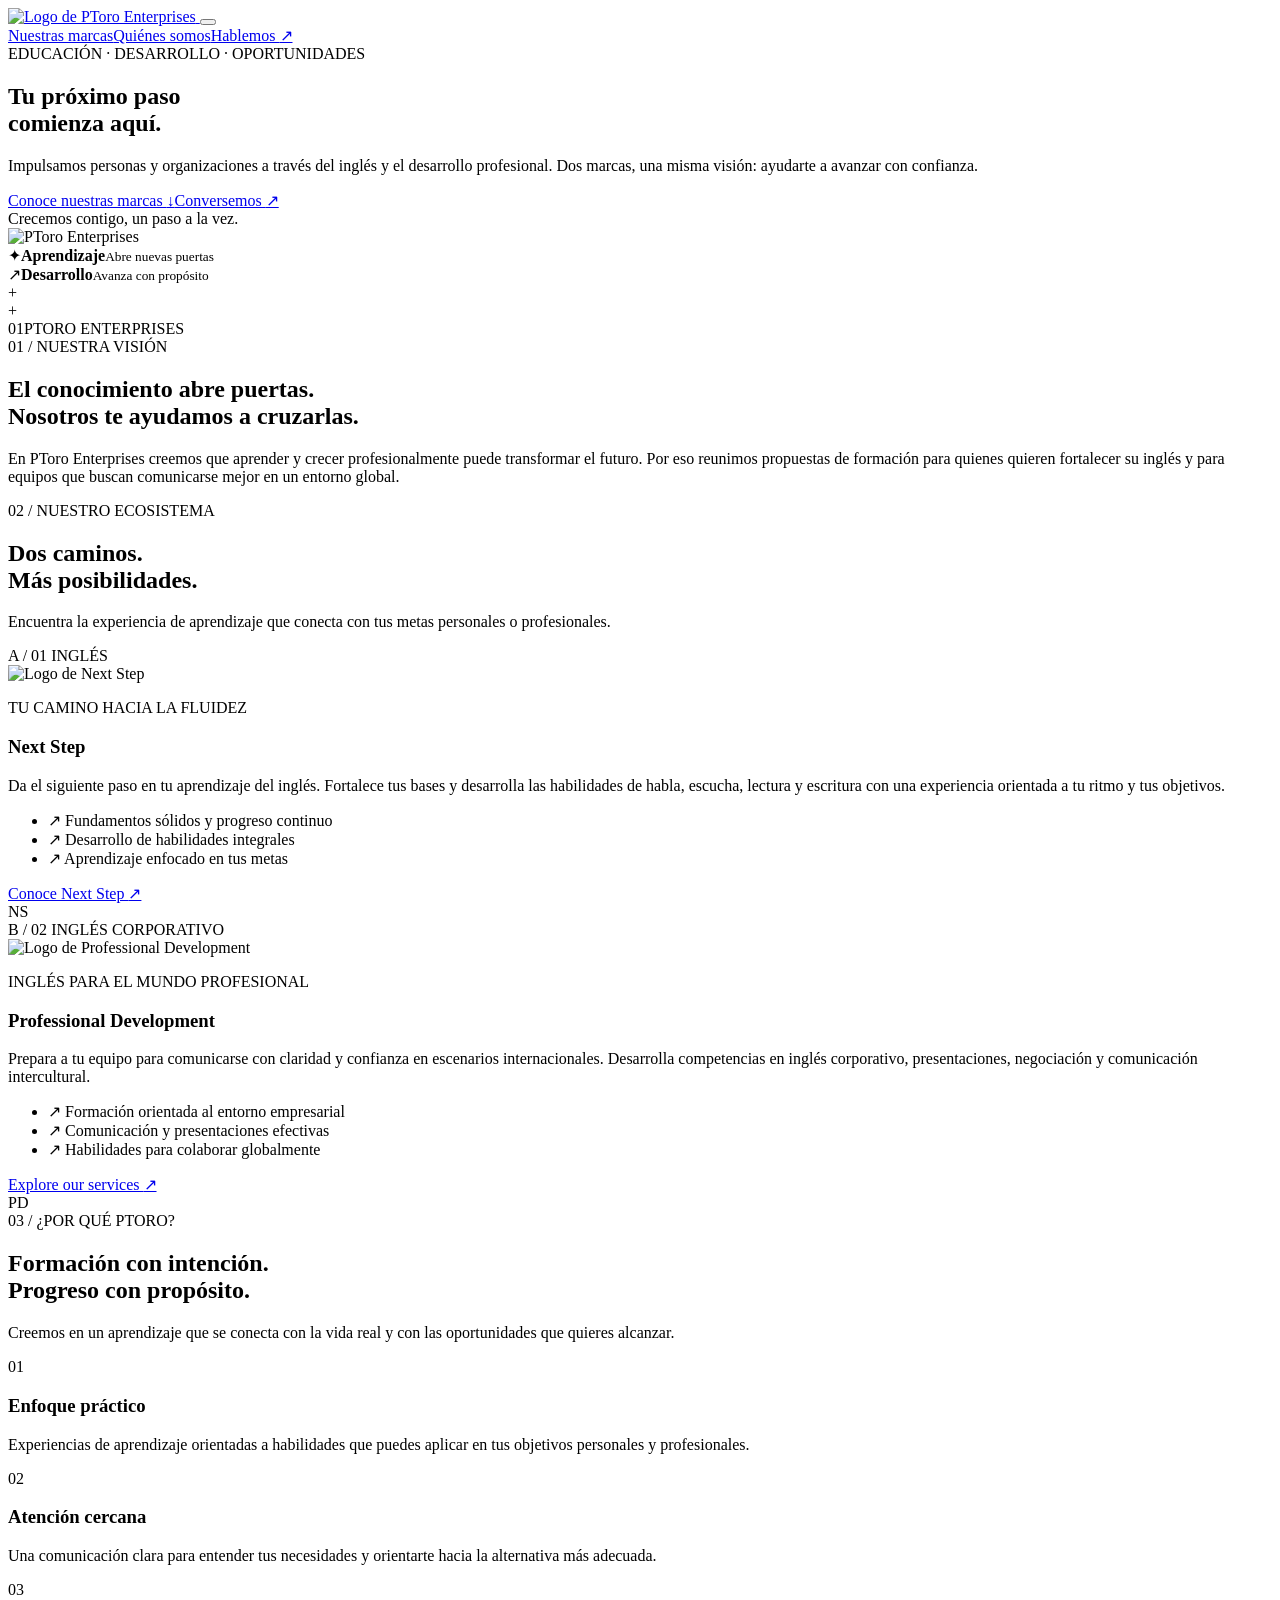
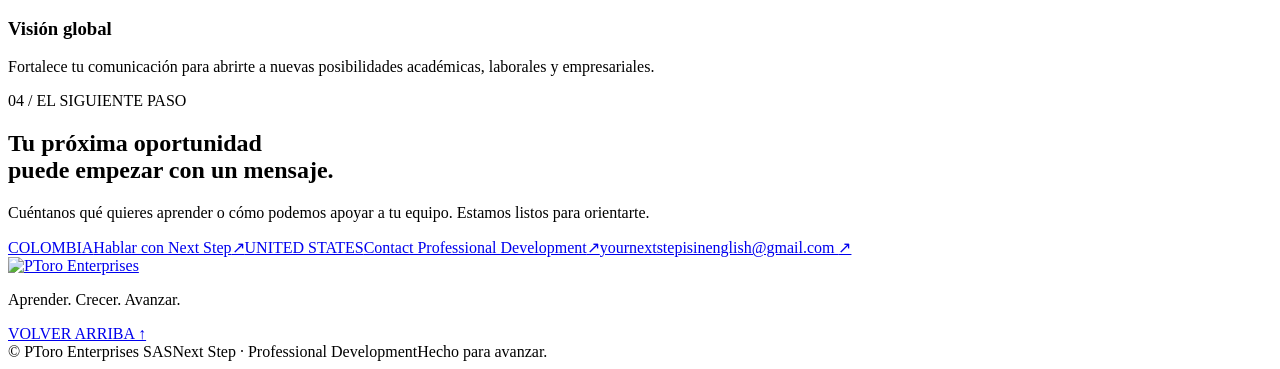
==== index.html @ ccbd3981 "Add files via upload" ====
<!DOCTYPE html>
<html lang="es">
<head>
  <meta charset="UTF-8">
  <meta name="viewport" content="width=device-width, initial-scale=1.0">
  <meta name="theme-color" content="#080b1f">
  <meta name="description" content="PToro Enterprises conecta el aprendizaje del inglés con nuevas oportunidades. Conoce Next Step y Professional Development.">
  <title>PToro Enterprises | Tu próximo paso comienza aquí</title>
  <link rel="preconnect" href="https://fonts.googleapis.com">
  <link rel="preconnect" href="https://fonts.gstatic.com" crossorigin>
  <link href="https://fonts.googleapis.com/css2?family=DM+Sans:wght@400;500;600;700&family=Manrope:wght@400;500;600;700;800&display=swap" rel="stylesheet">
  <link rel="stylesheet" href="css/styles.css">
  <script src="js/script.js" defer></script>
</head>
<body>
  <div class="ambient ambient-one" aria-hidden="true"></div><div class="ambient ambient-two" aria-hidden="true"></div>
  <header class="site-header">
    <a class="brand" href="#inicio" aria-label="PToro Enterprises, inicio">
      <img src="img/ptoro-enterprises-logo.png" alt="Logo de PToro Enterprises">
    </a>
    <button class="menu-toggle" aria-label="Abrir menú" aria-expanded="false" aria-controls="main-nav"><span></span><span></span><span></span></button>
    <nav id="main-nav" class="main-nav">
      <a href="#marcas">Nuestras marcas</a><a href="#nosotros">Quiénes somos</a><a href="#contacto" class="nav-cta">Hablemos <span aria-hidden="true">↗</span></a>
    </nav>
  </header>

  <main>
    <section class="hero section-wrap" id="inicio">
      <div class="hero-copy reveal">
        <div class="eyebrow"><span class="eyebrow-dot"></span> EDUCACIÓN · DESARROLLO · OPORTUNIDADES</div>
        <h1>Tu próximo paso<br>comienza <span>aquí.</span></h1>
        <p class="hero-text">Impulsamos personas y organizaciones a través del inglés y el desarrollo profesional. Dos marcas, una misma visión: ayudarte a avanzar con confianza.</p>
        <div class="hero-actions"><a class="button button-primary" href="#marcas">Conoce nuestras marcas <span>↓</span></a><a class="text-link" href="#contacto">Conversemos <span>↗</span></a></div>
        <div class="hero-note"><span class="note-line"></span> Crecemos contigo, un paso a la vez.</div>
      </div>
      <div class="hero-visual reveal">
        <div class="orbit orbit-a"></div><div class="orbit orbit-b"></div>
        <div class="hero-logo-card"><img src="img/ptoro-enterprises-logo.png" alt="PToro Enterprises"></div>
        <div class="floating-tag tag-top"><span class="tag-icon red-icon">✦</span><span><b>Aprendizaje</b><small>Abre nuevas puertas</small></span></div>
        <div class="floating-tag tag-bottom"><span class="tag-icon blue-icon">↗</span><span><b>Desarrollo</b><small>Avanza con propósito</small></span></div>
        <div class="visual-cross cross-one">+</div><div class="visual-cross cross-two">+</div>
      </div>
      <div class="hero-index"><span>01</span><span class="index-line"></span><span>PTORO ENTERPRISES</span></div>
    </section>

    <section class="intro section-wrap reveal" id="nosotros">
      <div class="section-label"><span>01 / NUESTRA VISIÓN</span></div>
      <div class="intro-content"><h2>El conocimiento abre puertas.<br><span>Nosotros te ayudamos a cruzarlas.</span></h2><p>En PToro Enterprises creemos que aprender y crecer profesionalmente puede transformar el futuro. Por eso reunimos propuestas de formación para quienes quieren fortalecer su inglés y para equipos que buscan comunicarse mejor en un entorno global.</p></div>
    </section>

    <section class="brands-section section-wrap" id="marcas">
      <div class="section-heading reveal"><div><div class="section-label"><span>02 / NUESTRO ECOSISTEMA</span></div><h2>Dos caminos.<br><span>Más posibilidades.</span></h2></div><p>Encuentra la experiencia de aprendizaje que conecta con tus metas personales o profesionales.</p></div>
      <div class="brand-grid">
        <article class="brand-card next-card reveal">
          <div class="card-topline"><span class="card-number">A / 01</span><span class="status-pill"><i></i> INGLÉS</span></div>
          <div class="brand-logo-box"><img src="img/next-step-logo.png" alt="Logo de Next Step"></div>
          <div class="card-content"><p class="card-kicker">TU CAMINO HACIA LA FLUIDEZ</p><h3>Next Step</h3><p class="card-description">Da el siguiente paso en tu aprendizaje del inglés. Fortalece tus bases y desarrolla las habilidades de habla, escucha, lectura y escritura con una experiencia orientada a tu ritmo y tus objetivos.</p>
            <ul class="feature-list"><li><span>↗</span> Fundamentos sólidos y progreso continuo</li><li><span>↗</span> Desarrollo de habilidades integrales</li><li><span>↗</span> Aprendizaje enfocado en tus metas</li></ul>
            <a class="button button-light" href="https://wa.me/573175722909?text=Bienvenido%20a%20Next%20Step" target="_blank" rel="noopener noreferrer">Conoce Next Step <span>↗</span></a>
          </div><div class="card-watermark">NS</div>
        </article>
        <article class="brand-card pro-card reveal">
          <div class="card-topline"><span class="card-number">B / 02</span><span class="status-pill"><i></i> INGLÉS CORPORATIVO</span></div>
          <div class="brand-logo-box"><img src="img/professional-development-logo.png" alt="Logo de Professional Development"></div>
          <div class="card-content"><p class="card-kicker">INGLÉS PARA EL MUNDO PROFESIONAL</p><h3>Professional Development</h3><p class="card-description">Prepara a tu equipo para comunicarse con claridad y confianza en escenarios internacionales. Desarrolla competencias en inglés corporativo, presentaciones, negociación y comunicación intercultural.</p>
            <ul class="feature-list"><li><span>↗</span> Formación orientada al entorno empresarial</li><li><span>↗</span> Comunicación y presentaciones efectivas</li><li><span>↗</span> Habilidades para colaborar globalmente</li></ul>
            <a class="button button-light" href="https://wa.me/17044927917?text=Hi%20I%20want%20information%20about%20your%20services%20!" target="_blank" rel="noopener noreferrer">Explore our services <span>↗</span></a>
          </div><div class="card-watermark">PD</div>
        </article>
      </div>
    </section>

    <section class="why-section section-wrap reveal">
      <div class="section-label"><span>03 / ¿POR QUÉ PTORO?</span></div>
      <div class="why-heading"><h2>Formación con intención.<br><span>Progreso con propósito.</span></h2><p>Creemos en un aprendizaje que se conecta con la vida real y con las oportunidades que quieres alcanzar.</p></div>
      <div class="values-grid">
        <article class="value-item"><div class="value-icon">01</div><h3>Enfoque práctico</h3><p>Experiencias de aprendizaje orientadas a habilidades que puedes aplicar en tus objetivos personales y profesionales.</p></article>
        <article class="value-item"><div class="value-icon">02</div><h3>Atención cercana</h3><p>Una comunicación clara para entender tus necesidades y orientarte hacia la alternativa más adecuada.</p></article>
        <article class="value-item"><div class="value-icon">03</div><h3>Visión global</h3><p>Fortalece tu comunicación para abrirte a nuevas posibilidades académicas, laborales y empresariales.</p></article>
      </div>
    </section>

    <section class="contact-section section-wrap" id="contacto">
      <div class="contact-panel reveal"><div class="contact-glow"></div><div class="section-label"><span>04 / EL SIGUIENTE PASO</span></div><div class="contact-layout"><div><h2>Tu próxima oportunidad<br>puede empezar con <span>un mensaje.</span></h2><p>Cuéntanos qué quieres aprender o cómo podemos apoyar a tu equipo. Estamos listos para orientarte.</p></div><div class="contact-actions"><a class="contact-link" href="https://wa.me/573175722909?text=Bienvenido%20a%20Next%20Step" target="_blank" rel="noopener noreferrer"><span class="contact-country">COLOMBIA</span><span class="contact-main">Hablar con Next Step</span><span class="contact-arrow">↗</span></a><a class="contact-link" href="https://wa.me/17044927917?text=Hi%20I%20want%20information%20about%20your%20services%20!" target="_blank" rel="noopener noreferrer"><span class="contact-country">UNITED STATES</span><span class="contact-main">Contact Professional Development</span><span class="contact-arrow">↗</span></a><a class="email-link" href="mailto:yournextstepisinenglish@gmail.com">yournextstepisinenglish@gmail.com <span>↗</span></a></div></div></div>
    </section>
  </main>

  <footer class="site-footer section-wrap"><a class="footer-brand" href="#inicio"><img src="img/ptoro-enterprises-logo.png" alt="PToro Enterprises"></a><p>Aprender. Crecer. Avanzar.</p><a class="back-top" href="#inicio">VOLVER ARRIBA ↑</a><div class="footer-bottom"><span>© <span id="year"></span> PToro Enterprises SAS</span><span>Next Step · Professional Development</span><span>Hecho para avanzar.</span></div></footer>
</body>
</html>
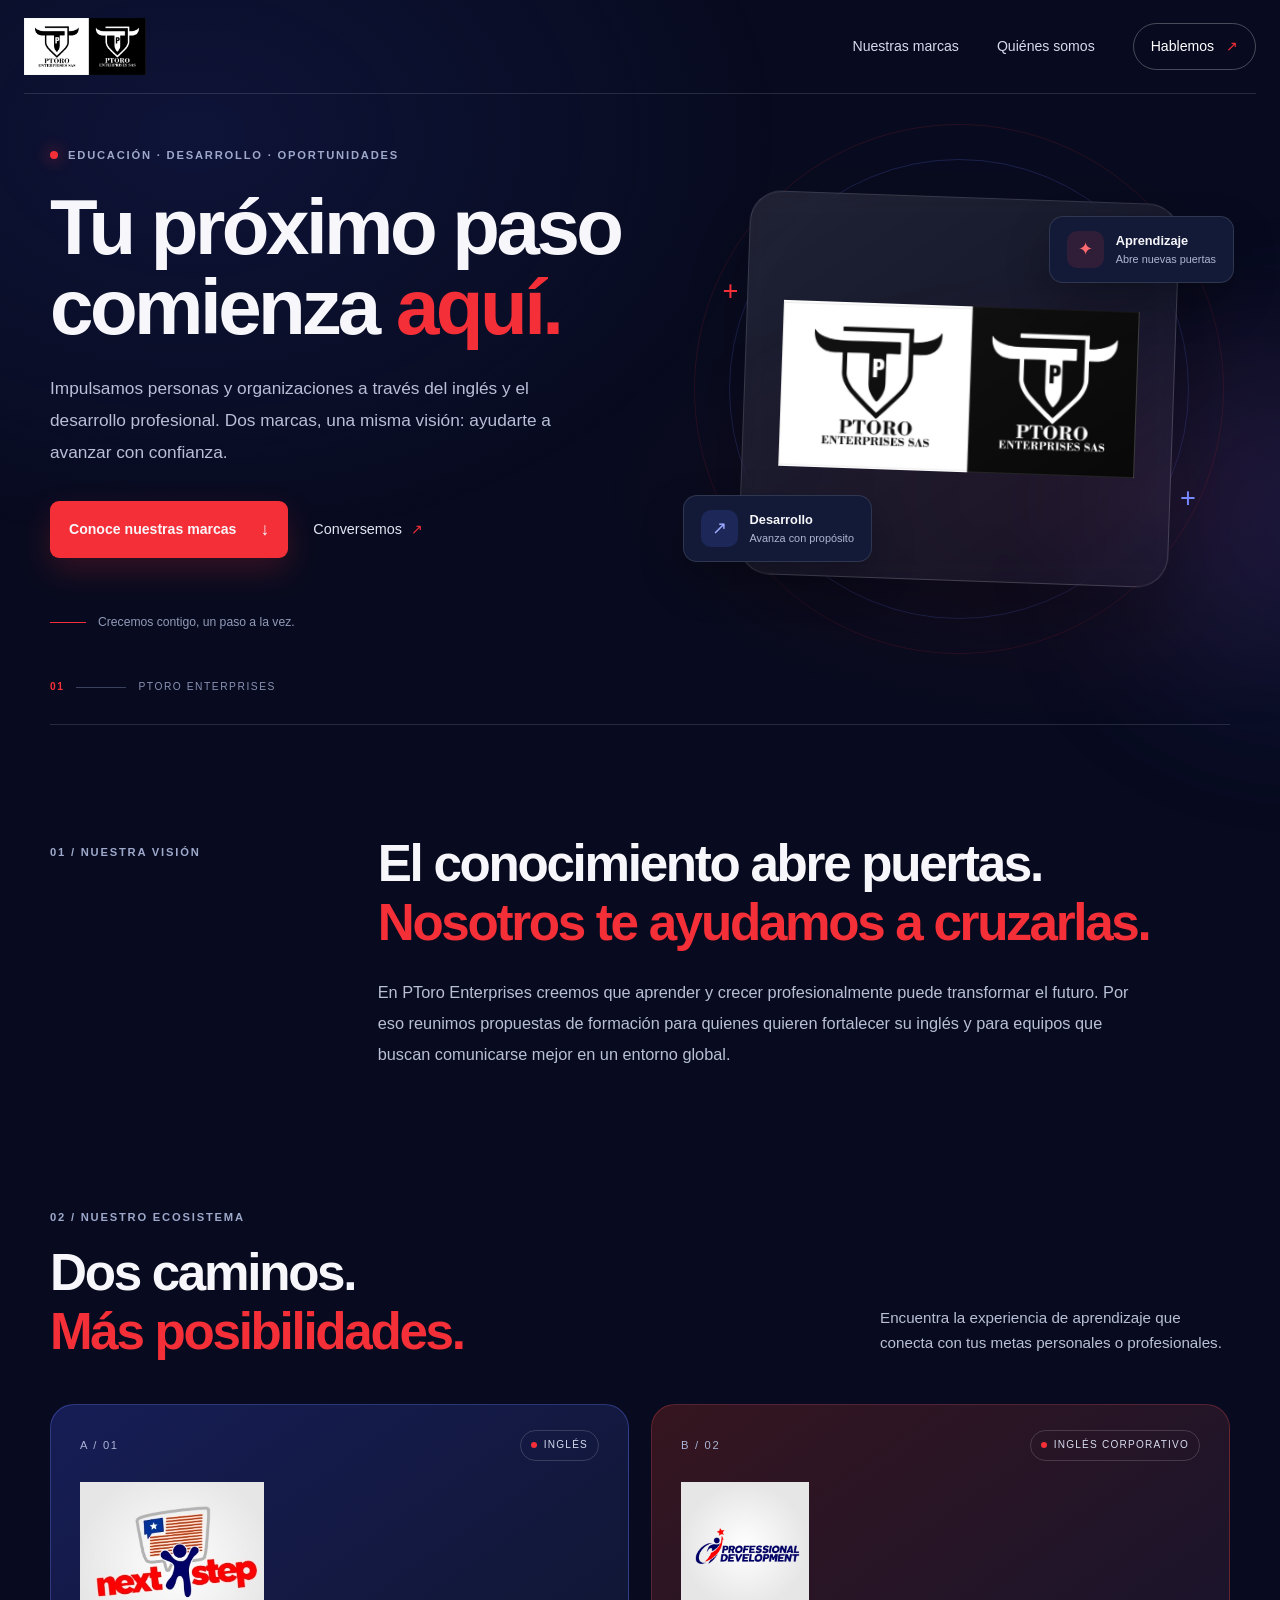
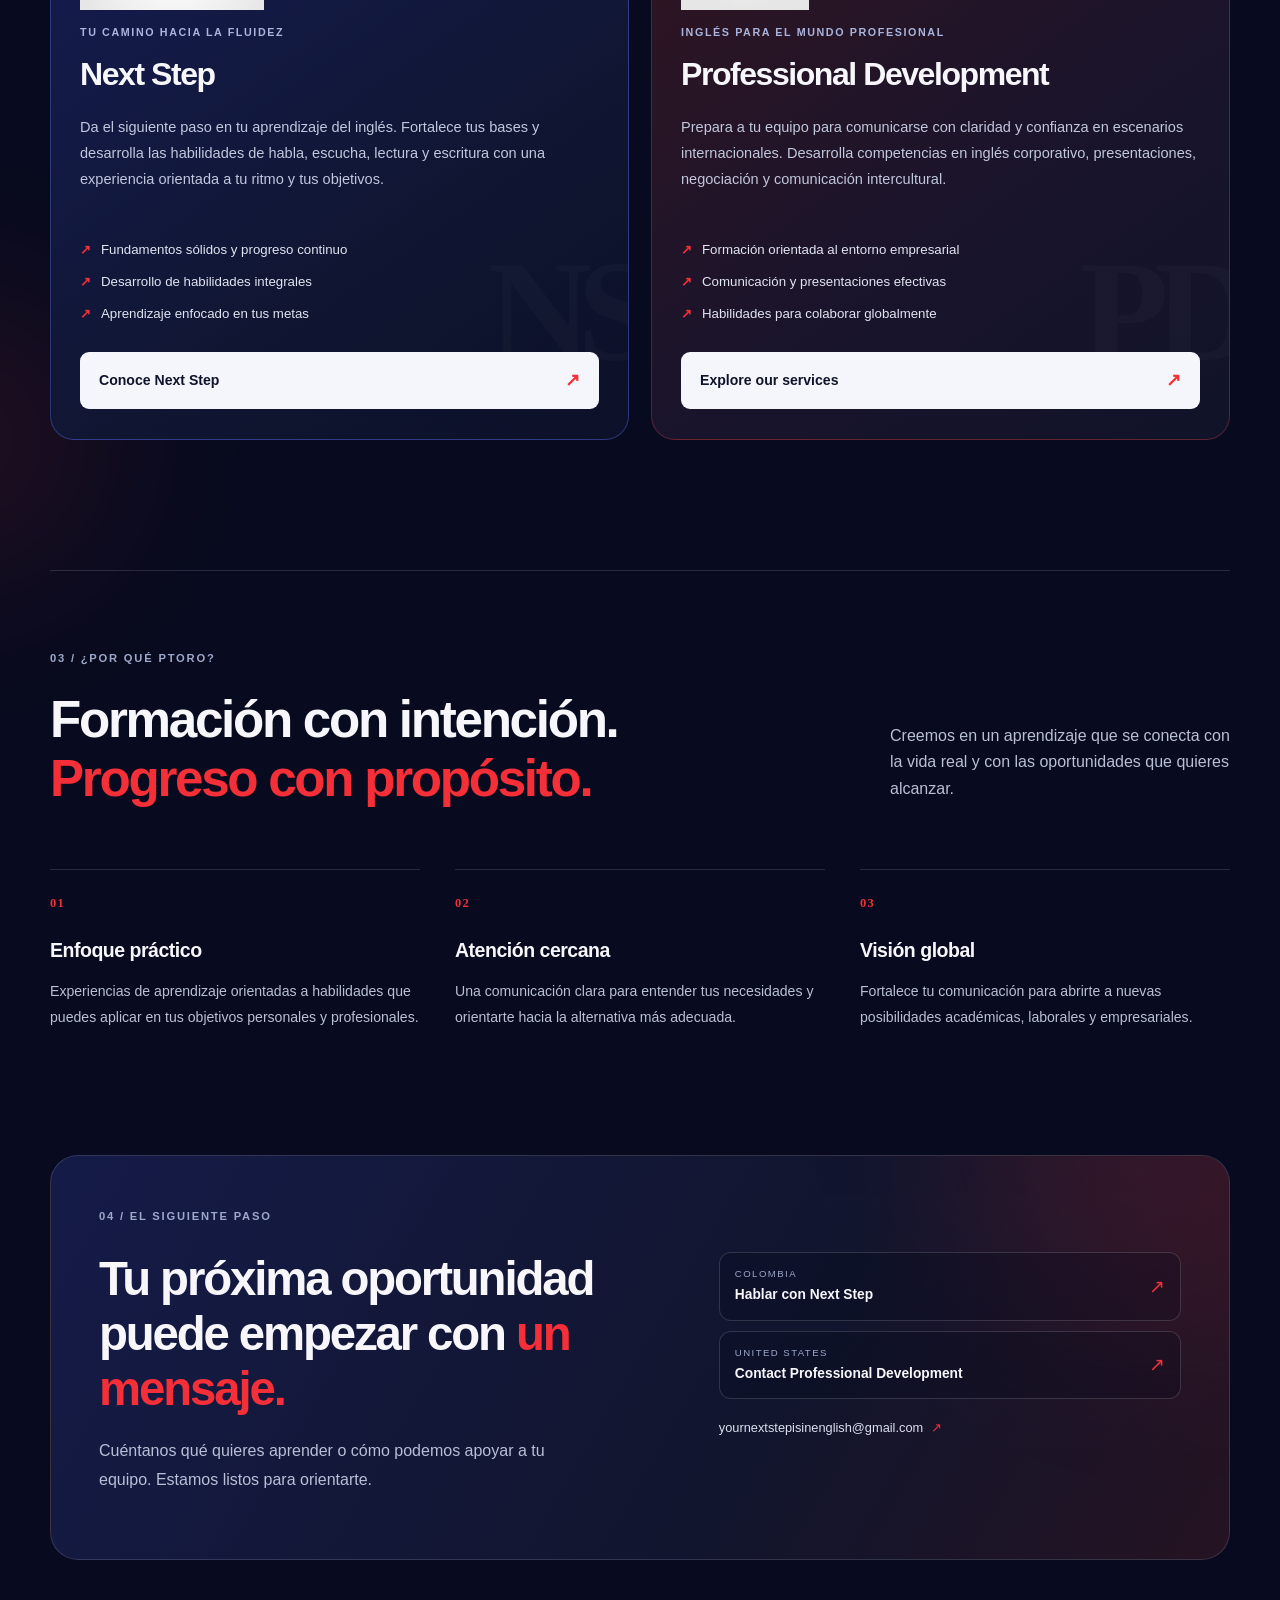
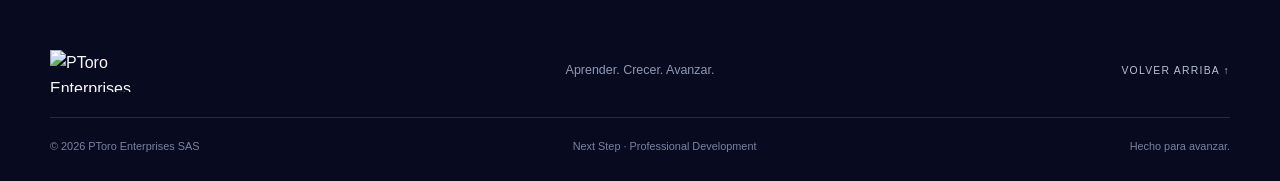
==== commit a262c1e0: "Update image and stylesheet paths in index.html" ====
--- a/index.html
+++ b/index.html
@@ -9,14 +9,14 @@
   <link rel="preconnect" href="https://fonts.googleapis.com">
   <link rel="preconnect" href="https://fonts.gstatic.com" crossorigin>
   <link href="https://fonts.googleapis.com/css2?family=DM+Sans:wght@400;500;600;700&family=Manrope:wght@400;500;600;700;800&display=swap" rel="stylesheet">
-  <link rel="stylesheet" href="css/styles.css">
-  <script src="js/script.js" defer></script>
+  <link rel="stylesheet" href="styles.css">
+  <script src="script.js" defer></script>
 </head>
 <body>
   <div class="ambient ambient-one" aria-hidden="true"></div><div class="ambient ambient-two" aria-hidden="true"></div>
   <header class="site-header">
     <a class="brand" href="#inicio" aria-label="PToro Enterprises, inicio">
-      <img src="img/ptoro-enterprises-logo.png" alt="Logo de PToro Enterprises">
+      <img src="ptoro-enterprises-logo.png" alt="Logo de PToro Enterprises">
     </a>
     <button class="menu-toggle" aria-label="Abrir menú" aria-expanded="false" aria-controls="main-nav"><span></span><span></span><span></span></button>
     <nav id="main-nav" class="main-nav">
@@ -35,7 +35,7 @@
       </div>
       <div class="hero-visual reveal">
         <div class="orbit orbit-a"></div><div class="orbit orbit-b"></div>
-        <div class="hero-logo-card"><img src="img/ptoro-enterprises-logo.png" alt="PToro Enterprises"></div>
+        <div class="hero-logo-card"><img src="ptoro-enterprises-logo.png" alt="PToro Enterprises"></div>
         <div class="floating-tag tag-top"><span class="tag-icon red-icon">✦</span><span><b>Aprendizaje</b><small>Abre nuevas puertas</small></span></div>
         <div class="floating-tag tag-bottom"><span class="tag-icon blue-icon">↗</span><span><b>Desarrollo</b><small>Avanza con propósito</small></span></div>
         <div class="visual-cross cross-one">+</div><div class="visual-cross cross-two">+</div>
@@ -53,7 +53,7 @@
       <div class="brand-grid">
         <article class="brand-card next-card reveal">
           <div class="card-topline"><span class="card-number">A / 01</span><span class="status-pill"><i></i> INGLÉS</span></div>
-          <div class="brand-logo-box"><img src="img/next-step-logo.png" alt="Logo de Next Step"></div>
+          <div class="brand-logo-box"><img src="next-step-logo.png" alt="Logo de Next Step"></div>
           <div class="card-content"><p class="card-kicker">TU CAMINO HACIA LA FLUIDEZ</p><h3>Next Step</h3><p class="card-description">Da el siguiente paso en tu aprendizaje del inglés. Fortalece tus bases y desarrolla las habilidades de habla, escucha, lectura y escritura con una experiencia orientada a tu ritmo y tus objetivos.</p>
             <ul class="feature-list"><li><span>↗</span> Fundamentos sólidos y progreso continuo</li><li><span>↗</span> Desarrollo de habilidades integrales</li><li><span>↗</span> Aprendizaje enfocado en tus metas</li></ul>
             <a class="button button-light" href="https://wa.me/573175722909?text=Bienvenido%20a%20Next%20Step" target="_blank" rel="noopener noreferrer">Conoce Next Step <span>↗</span></a>
@@ -61,7 +61,7 @@
         </article>
         <article class="brand-card pro-card reveal">
           <div class="card-topline"><span class="card-number">B / 02</span><span class="status-pill"><i></i> INGLÉS CORPORATIVO</span></div>
-          <div class="brand-logo-box"><img src="img/professional-development-logo.png" alt="Logo de Professional Development"></div>
+          <div class="brand-logo-box"><img src="professional-development-logo.png" alt="Logo de Professional Development"></div>
           <div class="card-content"><p class="card-kicker">INGLÉS PARA EL MUNDO PROFESIONAL</p><h3>Professional Development</h3><p class="card-description">Prepara a tu equipo para comunicarse con claridad y confianza en escenarios internacionales. Desarrolla competencias en inglés corporativo, presentaciones, negociación y comunicación intercultural.</p>
             <ul class="feature-list"><li><span>↗</span> Formación orientada al entorno empresarial</li><li><span>↗</span> Comunicación y presentaciones efectivas</li><li><span>↗</span> Habilidades para colaborar globalmente</li></ul>
             <a class="button button-light" href="https://wa.me/17044927917?text=Hi%20I%20want%20information%20about%20your%20services%20!" target="_blank" rel="noopener noreferrer">Explore our services <span>↗</span></a>
--- a/styles.css
+++ b/styles.css
@@ -0,0 +1 @@
+:root{--bg:#080b1f;--bg-soft:#0e1430;--panel:#111936;--ink:#f7f7fb;--muted:#b8bfd6;--red:#f52f37;--red-soft:#ff5b60;--blue:#171c87;--blue-bright:#5369ff;--line:rgba(225,231,255,.14);--max:1180px;--radius:24px}*{box-sizing:border-box}html{scroll-behavior:smooth;scroll-padding-top:95px}body{margin:0;background:var(--bg);color:var(--ink);font-family:'DM Sans',sans-serif;line-height:1.65;overflow-x:hidden}body::before{content:"";position:fixed;inset:0;pointer-events:none;z-index:-1;background:radial-gradient(ellipse at 15% 15%,rgba(31,43,122,.28),transparent 38%),radial-gradient(ellipse at 90% 55%,rgba(245,47,55,.08),transparent 34%)}a{color:inherit;text-decoration:none}img{display:block;max-width:100%}.section-wrap{width:min(var(--max),calc(100% - 48px));margin-inline:auto}.ambient{position:absolute;pointer-events:none;filter:blur(90px);opacity:.12;border-radius:50%;z-index:-1}.ambient-one{width:330px;height:330px;background:var(--blue-bright);top:360px;right:-180px}.ambient-two{width:280px;height:280px;background:var(--red);top:1900px;left:-180px}.site-header{width:min(1320px,calc(100% - 48px));height:94px;margin:auto;display:flex;align-items:center;justify-content:space-between;border-bottom:1px solid var(--line);position:relative;z-index:10}.brand{width:145px;display:block}.brand img{width:100%;height:57px;object-fit:contain;object-position:left center;mix-blend-mode:screen}.main-nav{display:flex;align-items:center;gap:38px;font-size:.88rem;color:#d5daeb}.main-nav>a:not(.nav-cta){transition:color .2s}.main-nav>a:not(.nav-cta):hover{color:white}.nav-cta{padding:11px 17px;border:1px solid rgba(255,255,255,.26);border-radius:999px;color:white}.nav-cta span{color:var(--red);padding-left:8px}.menu-toggle{display:none}.hero{min-height:630px;display:grid;grid-template-columns:1.05fr .95fr;align-items:center;position:relative;padding-top:50px;padding-bottom:90px;gap:38px}.hero-copy{position:relative;z-index:2}.eyebrow,.section-label{font-size:.7rem;letter-spacing:.16em;font-weight:700;color:#9da8ca}.eyebrow{display:flex;align-items:center;gap:10px;margin-bottom:24px}.eyebrow-dot{width:8px;height:8px;background:var(--red);border-radius:50%;box-shadow:0 0 16px rgba(245,47,55,.8)}h1,h2,h3,p{margin-top:0}h1,h2,h3{font-family:'Manrope',sans-serif;letter-spacing:-.045em}h1{font-size:clamp(3.3rem,6.1vw,5.8rem);line-height:1.02;font-weight:800;margin-bottom:26px}h1 span,.intro h2 span,.section-heading h2 span,.why-heading h2 span,.contact-layout h2 span{color:var(--red)}.hero-text{font-size:1.08rem;max-width:540px;color:var(--muted);line-height:1.85}.hero-actions{display:flex;align-items:center;gap:25px;flex-wrap:wrap;margin-top:32px}.button{display:inline-flex;align-items:center;justify-content:center;gap:24px;padding:14px 19px;font-size:.88rem;font-weight:700;border-radius:9px;transition:transform .2s,box-shadow .2s,background .2s}.button:hover{transform:translateY(-3px)}.button-primary{background:var(--red);box-shadow:0 12px 32px rgba(245,47,55,.2)}.button-primary:hover{background:#ff444b;box-shadow:0 15px 35px rgba(245,47,55,.3)}.button-primary span{font-size:1.1rem}.text-link{font-size:.9rem;color:#e2e5f1}.text-link span{color:var(--red);padding-left:5px}.hero-note{display:flex;align-items:center;gap:12px;margin-top:54px;color:#929bb9;font-size:.76rem}.note-line{width:36px;height:1px;background:var(--red)}.hero-visual{min-height:430px;position:relative;display:grid;place-items:center}.hero-logo-card{width:min(430px,88%);aspect-ratio:1.12;display:grid;place-items:center;padding:36px;border:1px solid rgba(255,255,255,.15);border-radius:32px;background:linear-gradient(145deg,rgba(255,255,255,.09),rgba(255,255,255,.018));box-shadow:0 30px 90px rgba(0,0,0,.3);transform:rotate(2deg);backdrop-filter:blur(10px)}.hero-logo-card img{width:100%;max-height:260px;object-fit:contain;mix-blend-mode:screen}.orbit{position:absolute;border:1px solid rgba(105,120,255,.2);border-radius:50%;width:460px;height:460px}.orbit-b{width:530px;height:530px;border-color:rgba(245,47,55,.13)}.floating-tag{position:absolute;display:flex;align-items:center;gap:12px;padding:13px 17px;background:#121a37;border:1px solid rgba(255,255,255,.12);border-radius:14px;box-shadow:0 18px 42px rgba(0,0,0,.25);z-index:2}.tag-top{top:42px;right:-4px}.tag-bottom{bottom:42px;left:-5px}.tag-icon{width:37px;height:37px;border-radius:10px;display:grid;place-items:center;font-size:1.15rem}.red-icon{color:#ff6b70;background:rgba(245,47,55,.13)}.blue-icon{color:#9caaff;background:rgba(83,105,255,.17)}.floating-tag b,.floating-tag small{display:block}.floating-tag b{font-size:.8rem}.floating-tag small{font-size:.68rem;color:#aeb7d1}.visual-cross{position:absolute;font-size:1.7rem;font-weight:300;color:var(--red)}.cross-one{top:95px;left:35px}.cross-two{bottom:83px;right:34px;color:#7889ff}.hero-index{position:absolute;bottom:28px;left:0;display:flex;align-items:center;gap:12px;font-size:.64rem;letter-spacing:.15em;color:#8993b4}.hero-index>span:first-child{color:var(--red);font-weight:700}.index-line{width:50px;height:1px;background:#3b4260}.intro{display:grid;grid-template-columns:.32fr 1fr;gap:55px;padding-top:110px;padding-bottom:130px;border-top:1px solid var(--line)}.section-label{padding-top:8px}.intro h2,.section-heading h2,.why-heading h2{font-size:clamp(2.2rem,4vw,3.7rem);line-height:1.15;margin-bottom:24px}.intro-content>p{max-width:780px;color:var(--muted);font-size:1.02rem;line-height:1.9;margin-bottom:0}.brands-section{padding-bottom:130px}.section-heading{display:flex;justify-content:space-between;align-items:end;gap:35px;margin-bottom:42px}.section-heading h2{margin:18px 0 0}.section-heading>p{max-width:350px;color:var(--muted);font-size:.95rem;margin-bottom:7px}.brand-grid{display:grid;grid-template-columns:1fr 1fr;gap:22px}.brand-card{position:relative;overflow:hidden;border-radius:var(--radius);padding:25px 29px 30px;min-width:0}.next-card{background:linear-gradient(145deg,#161d55 0%,#101632 64%,#0c1028 100%);border:1px solid rgba(105,120,255,.35)}.pro-card{background:linear-gradient(145deg,#35151f 0%,#19142c 62%,#101329 100%);border:1px solid rgba(245,75,83,.28)}.card-topline{display:flex;justify-content:space-between;align-items:center;gap:12px;position:relative;z-index:1}.card-number{font-size:.7rem;letter-spacing:.15em;color:#aab3d5}.status-pill{display:flex;align-items:center;gap:7px;font-size:.63rem;letter-spacing:.12em;color:#d8dcef;border:1px solid rgba(255,255,255,.16);border-radius:999px;padding:6px 10px}.status-pill i{width:6px;height:6px;border-radius:50%;background:var(--red)}.brand-logo-box{height:150px;display:flex;align-items:center;justify-content:flex-start;position:relative;z-index:1;margin:10px 0 3px}.brand-logo-box img{max-height:128px;max-width:82%;object-fit:contain;object-position:left center}.next-card .brand-logo-box img{width:210px;mix-blend-mode:screen}.pro-card .brand-logo-box img{width:175px;mix-blend-mode:screen}.card-content{position:relative;z-index:1}.card-kicker{font-size:.67rem;font-weight:700;letter-spacing:.15em;color:#aab4dc;margin-bottom:7px}.card-content h3{font-size:2rem;margin-bottom:13px}.card-description{color:#c1c7dd;font-size:.91rem;line-height:1.8;min-height:104px}.feature-list{list-style:none;padding:0;margin:21px 0 27px;display:grid;gap:10px;color:#e1e4f1;font-size:.83rem}.feature-list li{display:flex;gap:10px;align-items:flex-start}.feature-list li span{color:var(--red);font-weight:700}.button-light{background:#f5f6fc;color:#10142a;width:100%;justify-content:space-between}.button-light:hover{background:#fff;box-shadow:0 12px 28px rgba(0,0,0,.18)}.button-light span{color:var(--red);font-size:1.1rem}.card-watermark{position:absolute;right:-15px;bottom:55px;font-family:'Manrope';font-size:9rem;line-height:1;font-weight:800;letter-spacing:-.1em;color:rgba(255,255,255,.025);pointer-events:none}.why-section{padding:70px 0 125px;border-top:1px solid var(--line)}.why-heading{display:flex;justify-content:space-between;align-items:end;gap:40px;margin-top:24px}.why-heading h2{margin-bottom:0}.why-heading>p{max-width:340px;color:var(--muted);margin-bottom:7px}.values-grid{display:grid;grid-template-columns:repeat(3,1fr);gap:35px;margin-top:60px}.value-item{border-top:1px solid var(--line);padding-top:23px}.value-icon{font-family:'Manrope';font-size:.78rem;font-weight:800;color:var(--red);letter-spacing:.1em;margin-bottom:20px}.value-item h3{font-size:1.22rem;letter-spacing:-.025em;margin-bottom:12px}.value-item p{color:var(--muted);font-size:.88rem;line-height:1.85;margin-bottom:0}.contact-section{padding-bottom:90px}.contact-panel{position:relative;overflow:hidden;background:linear-gradient(120deg,#151b48,#11152d 62%,#251322);border:1px solid rgba(255,255,255,.13);border-radius:28px;padding:43px 48px 48px}.contact-glow{position:absolute;width:400px;height:400px;right:-130px;top:-220px;background:var(--red);opacity:.12;filter:blur(90px);border-radius:50%;pointer-events:none}.contact-layout{display:grid;grid-template-columns:1.1fr .9fr;gap:55px;position:relative;z-index:1;margin-top:27px}.contact-layout h2{font-size:clamp(2rem,3.7vw,3.4rem);line-height:1.16;margin-bottom:20px}.contact-layout>div:first-child p{color:var(--muted);max-width:480px;line-height:1.8}.contact-actions{display:flex;flex-direction:column;gap:10px}.contact-link{display:grid;grid-template-columns:1fr auto;gap:2px 10px;padding:13px 15px;border:1px solid rgba(255,255,255,.15);border-radius:12px;background:rgba(4,7,22,.23);transition:background .2s,border-color .2s}.contact-link:hover{background:rgba(255,255,255,.07);border-color:rgba(255,255,255,.3)}.contact-country{font-size:.6rem;letter-spacing:.15em;color:#9da8ca;grid-column:1}.contact-main{font-size:.86rem;font-weight:600;grid-column:1}.contact-arrow{grid-column:2;grid-row:1/3;align-self:center;color:var(--red);font-size:1.2rem}.email-link{font-size:.8rem;color:#dce0ef;margin-top:8px;overflow-wrap:anywhere}.email-link span{color:var(--red);margin-left:4px}.site-footer{display:grid;grid-template-columns:1fr 1fr 1fr;align-items:center;padding-bottom:25px}.footer-brand{width:105px}.footer-brand img{height:42px;width:100%;object-fit:contain;mix-blend-mode:screen}.site-footer>p{color:#8f98b6;font-size:.78rem;margin:0;text-align:center}.back-top{justify-self:end;color:#b9c0d8;font-size:.65rem;letter-spacing:.12em}.back-top:hover{color:white}.footer-bottom{grid-column:1/-1;display:flex;justify-content:space-between;gap:15px;margin-top:25px;padding-top:20px;border-top:1px solid var(--line);font-size:.68rem;color:#7782a4}.reveal{opacity:0;transform:translateY(18px);transition:opacity .65s ease,transform .65s ease}.reveal.is-visible{opacity:1;transform:translateY(0)}@media(prefers-reduced-motion:reduce){html{scroll-behavior:auto}.reveal{opacity:1;transform:none;transition:none}*{animation:none!important;transition:none!important}}@media(max-width:850px){.main-nav{gap:22px}.hero{grid-template-columns:1fr 0.8fr;gap:12px;min-height:590px}.hero-visual{min-height:350px}.hero-logo-card{padding:25px}.orbit{width:360px;height:360px}.orbit-b{width:410px;height:410px}.tag-top{right:-12px}.tag-bottom{left:-12px}.intro{grid-template-columns:1fr;gap:22px;padding-top:80px;padding-bottom:90px}.brand-grid{gap:14px}.brand-card{padding:22px}.card-description{min-height:145px}.contact-panel{padding:35px 30px}.contact-layout{gap:25px}}@media(max-width:650px){.section-wrap{width:calc(100% - 36px)}.site-header{width:calc(100% - 36px);height:78px}.brand{width:125px}.brand img{height:48px}.menu-toggle{display:flex;flex-direction:column;gap:5px;background:transparent;border:1px solid var(--line);border-radius:10px;padding:11px;z-index:12}.menu-toggle span{width:19px;height:2px;background:#fff;display:block}.main-nav{display:none;position:absolute;top:68px;left:0;right:0;flex-direction:column;align-items:stretch;gap:0;padding:10px;background:#10152d;border:1px solid var(--line);border-radius:14px;box-shadow:0 20px 40px rgba(0,0,0,.35)}.main-nav.open{display:flex}.main-nav>a{padding:13px 12px}.nav-cta{margin-top:5px;text-align:center}.hero{display:flex;flex-direction:column;align-items:stretch;padding-top:68px;padding-bottom:90px;gap:20px}.eyebrow{font-size:.59rem;letter-spacing:.11em}.hero h1{font-size:clamp(3.1rem,13vw,4.5rem)}.hero-text{font-size:.98rem}.hero-note{margin-top:35px}.hero-visual{min-height:330px;margin:5px 0 10px}.hero-logo-card{width:min(340px,78%);padding:27px;border-radius:25px}.hero-logo-card img{max-height:200px}.orbit{width:300px;height:300px}.orbit-b{width:340px;height:340px}.floating-tag{padding:10px 12px}.tag-top{top:20px;right:0}.tag-bottom{bottom:15px;left:0}.floating-tag b{font-size:.72rem}.floating-tag small{font-size:.61rem}.tag-icon{width:31px;height:31px}.hero-index{bottom:22px}.intro{padding-top:65px;padding-bottom:75px}.intro h2,.section-heading h2,.why-heading h2{font-size:2.25rem}.intro-content>p{font-size:.95rem}.brands-section{padding-bottom:80px}.section-heading,.why-heading{display:block}.section-heading>p,.why-heading>p{margin-top:20px}.brand-grid{grid-template-columns:1fr}.brand-card{padding:23px}.brand-logo-box{height:125px}.brand-logo-box img{max-height:110px}.card-description{min-height:0}.feature-list{font-size:.81rem}.why-section{padding:55px 0 80px}.values-grid{grid-template-columns:1fr;gap:28px;margin-top:38px}.value-item{padding-top:18px}.value-icon{margin-bottom:12px}.contact-section{padding-bottom:60px}.contact-panel{padding:29px 21px;border-radius:21px}.contact-layout{grid-template-columns:1fr;gap:20px;margin-top:20px}.contact-layout h2{font-size:2.2rem}.site-footer{grid-template-columns:1fr auto;gap:15px}.site-footer>p{display:none}.back-top{grid-column:2;grid-row:1}.footer-bottom{flex-direction:column;gap:7px;margin-top:10px}.footer-brand{width:95px}}@media(min-width:651px){.main-nav{display:flex!important}}
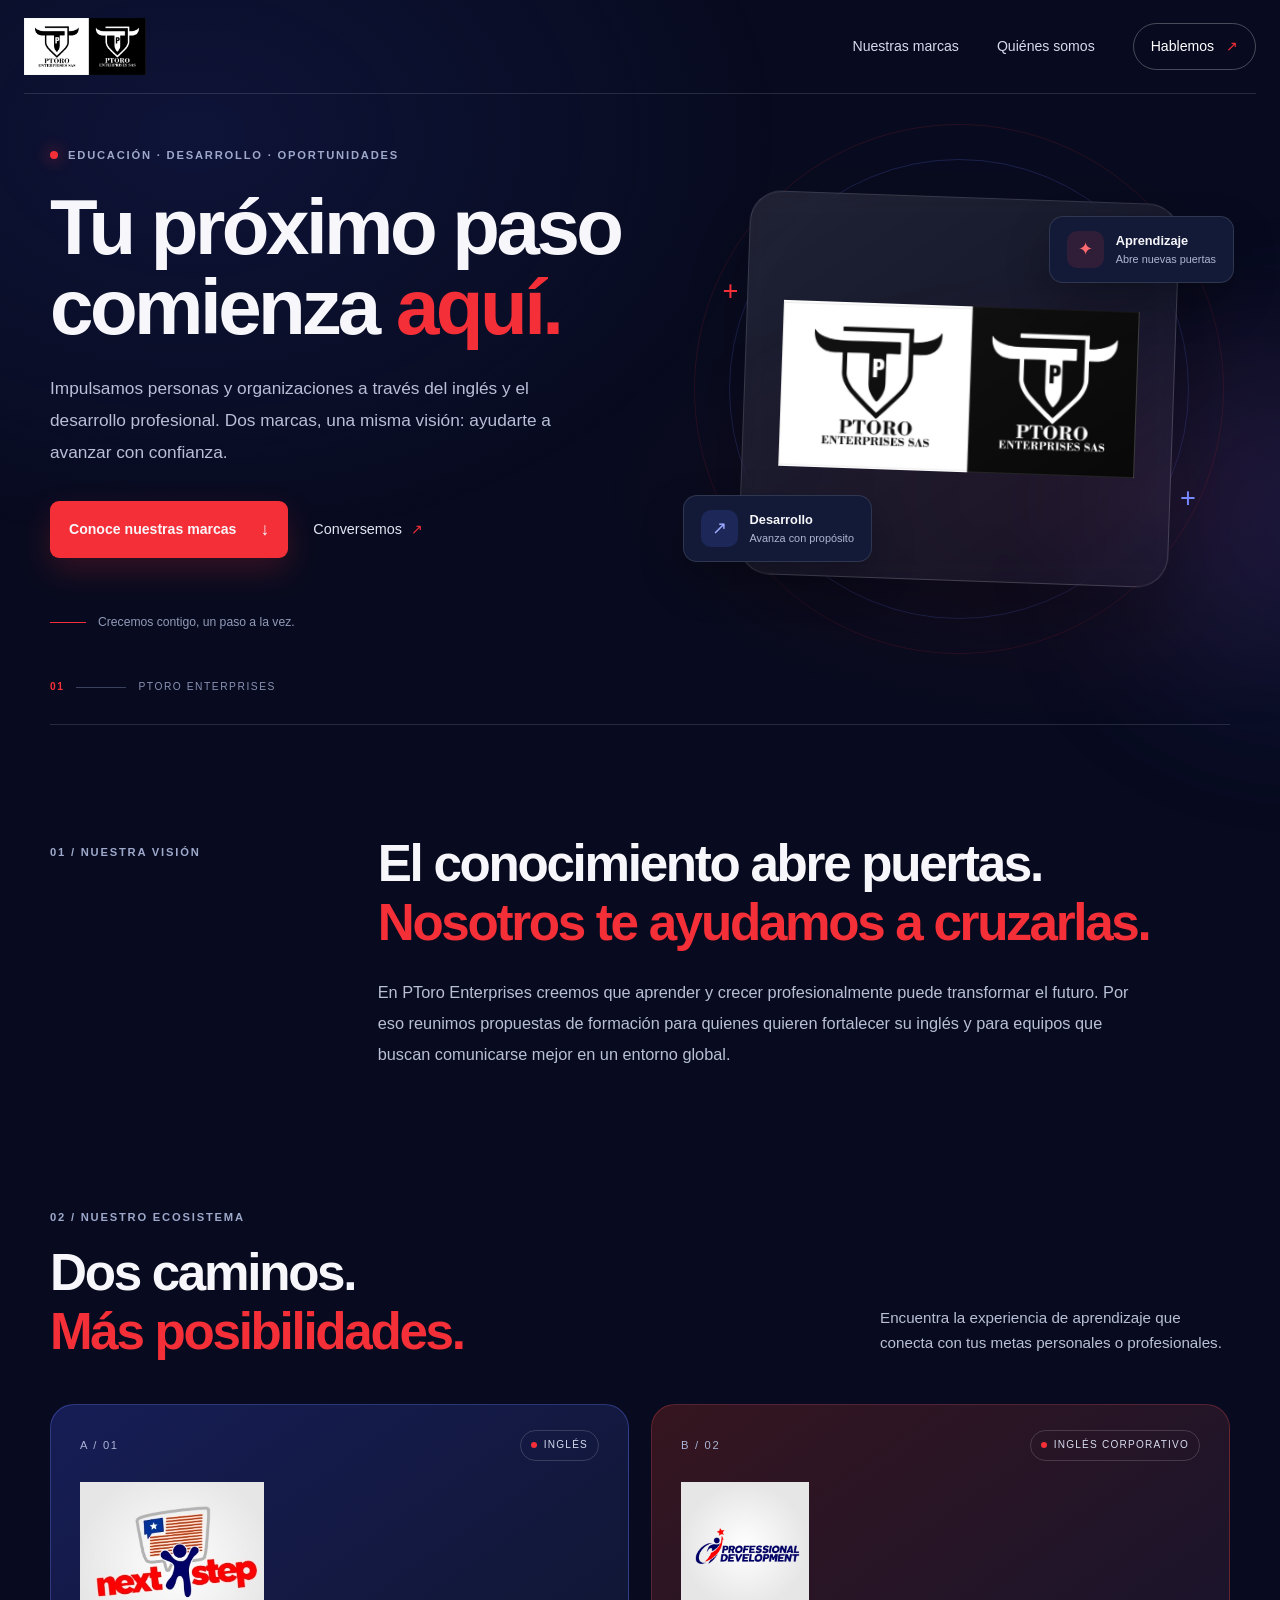
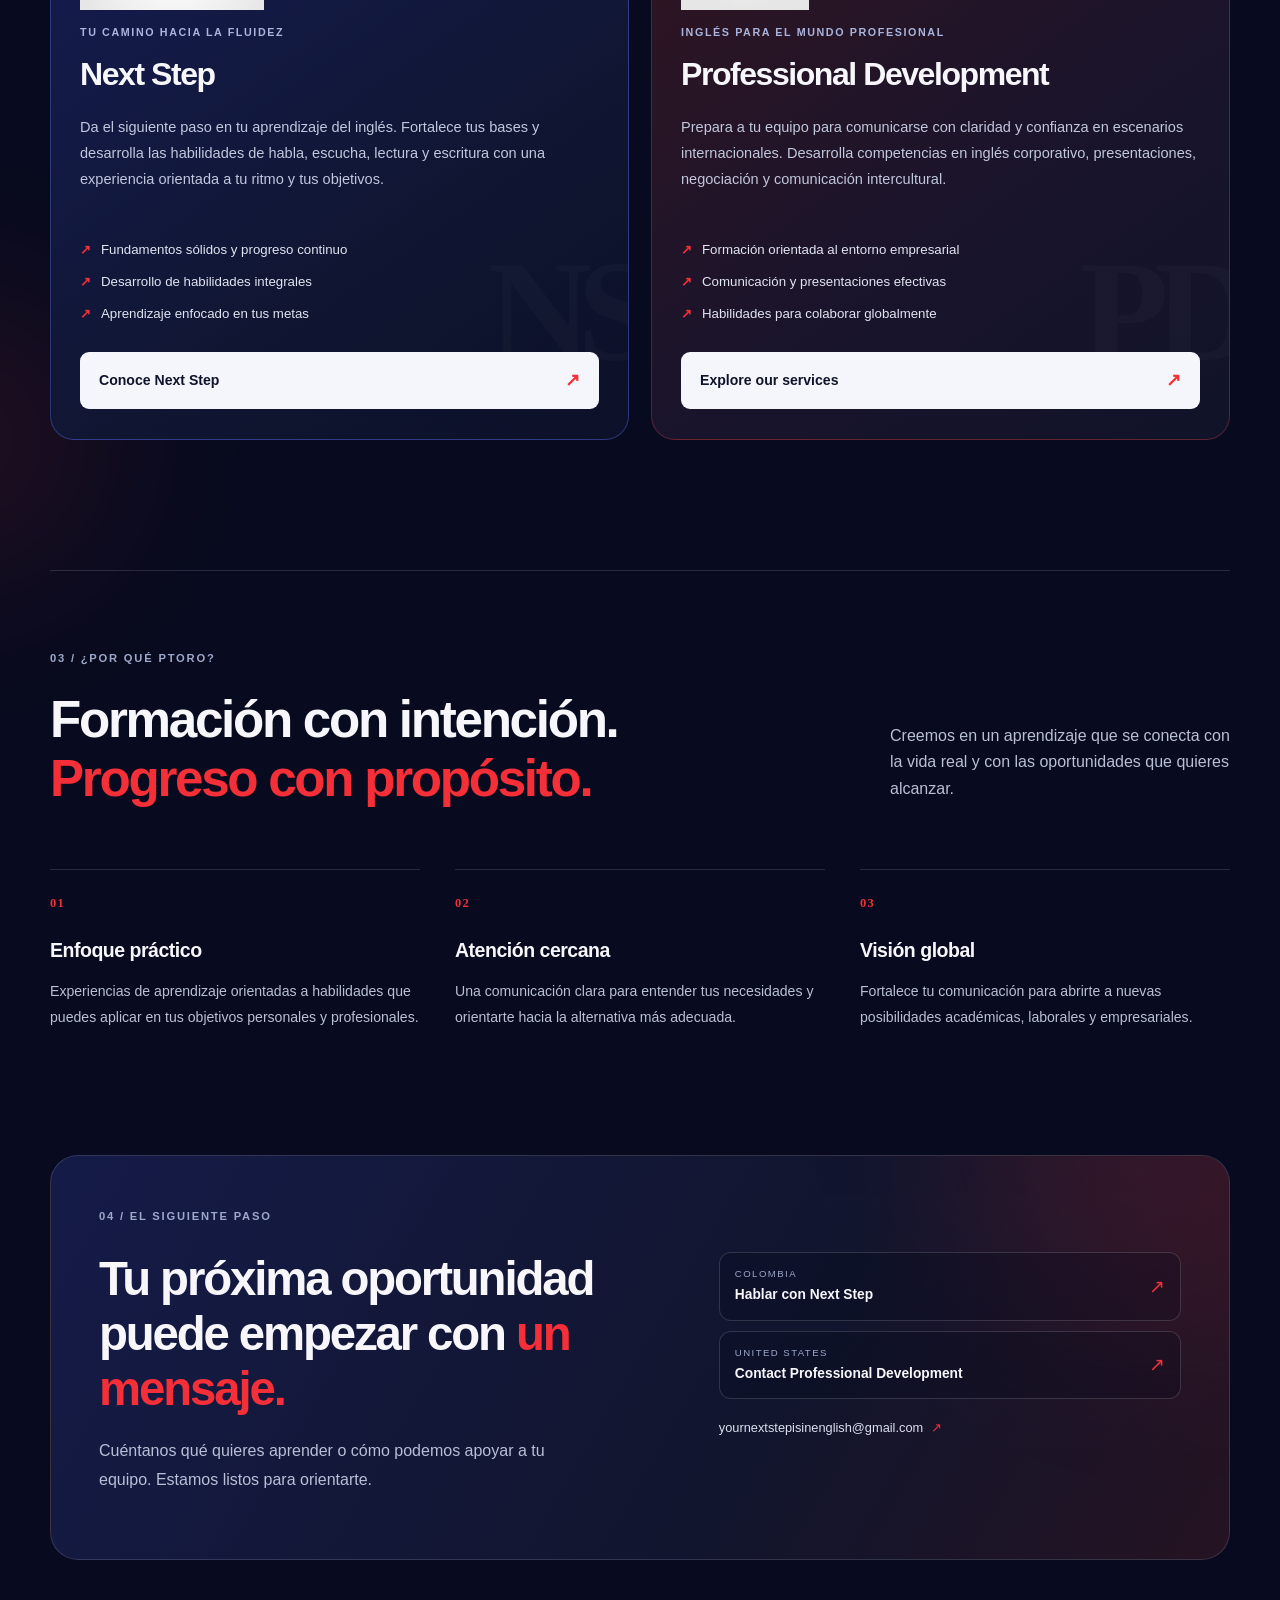
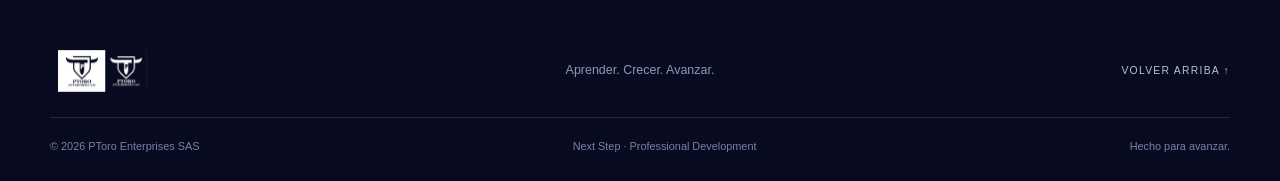
==== commit 6dcb975d: "Fix footer HTML structure in index.html" ====
--- a/index.html
+++ b/index.html
@@ -85,6 +85,6 @@
     </section>
   </main>
 
-  <footer class="site-footer section-wrap"><a class="footer-brand" href="#inicio"><img src="img/ptoro-enterprises-logo.png" alt="PToro Enterprises"></a><p>Aprender. Crecer. Avanzar.</p><a class="back-top" href="#inicio">VOLVER ARRIBA ↑</a><div class="footer-bottom"><span>© <span id="year"></span> PToro Enterprises SAS</span><span>Next Step · Professional Development</span><span>Hecho para avanzar.</span></div></footer>
+  <footer class="site-footer section-wrap"><a class="footer-brand" href="#inicio"><img src="ptoro-enterprises-logo.png" alt="PToro Enterprises"></a><p>Aprender. Crecer. Avanzar.</p><a class="back-top" href="#inicio">VOLVER ARRIBA ↑</a><div class="footer-bottom"><span>© <span id="year"></span> PToro Enterprises SAS</span><span>Next Step · Professional Development</span><span>Hecho para avanzar.</span></div></footer>
 </body>
 </html>
